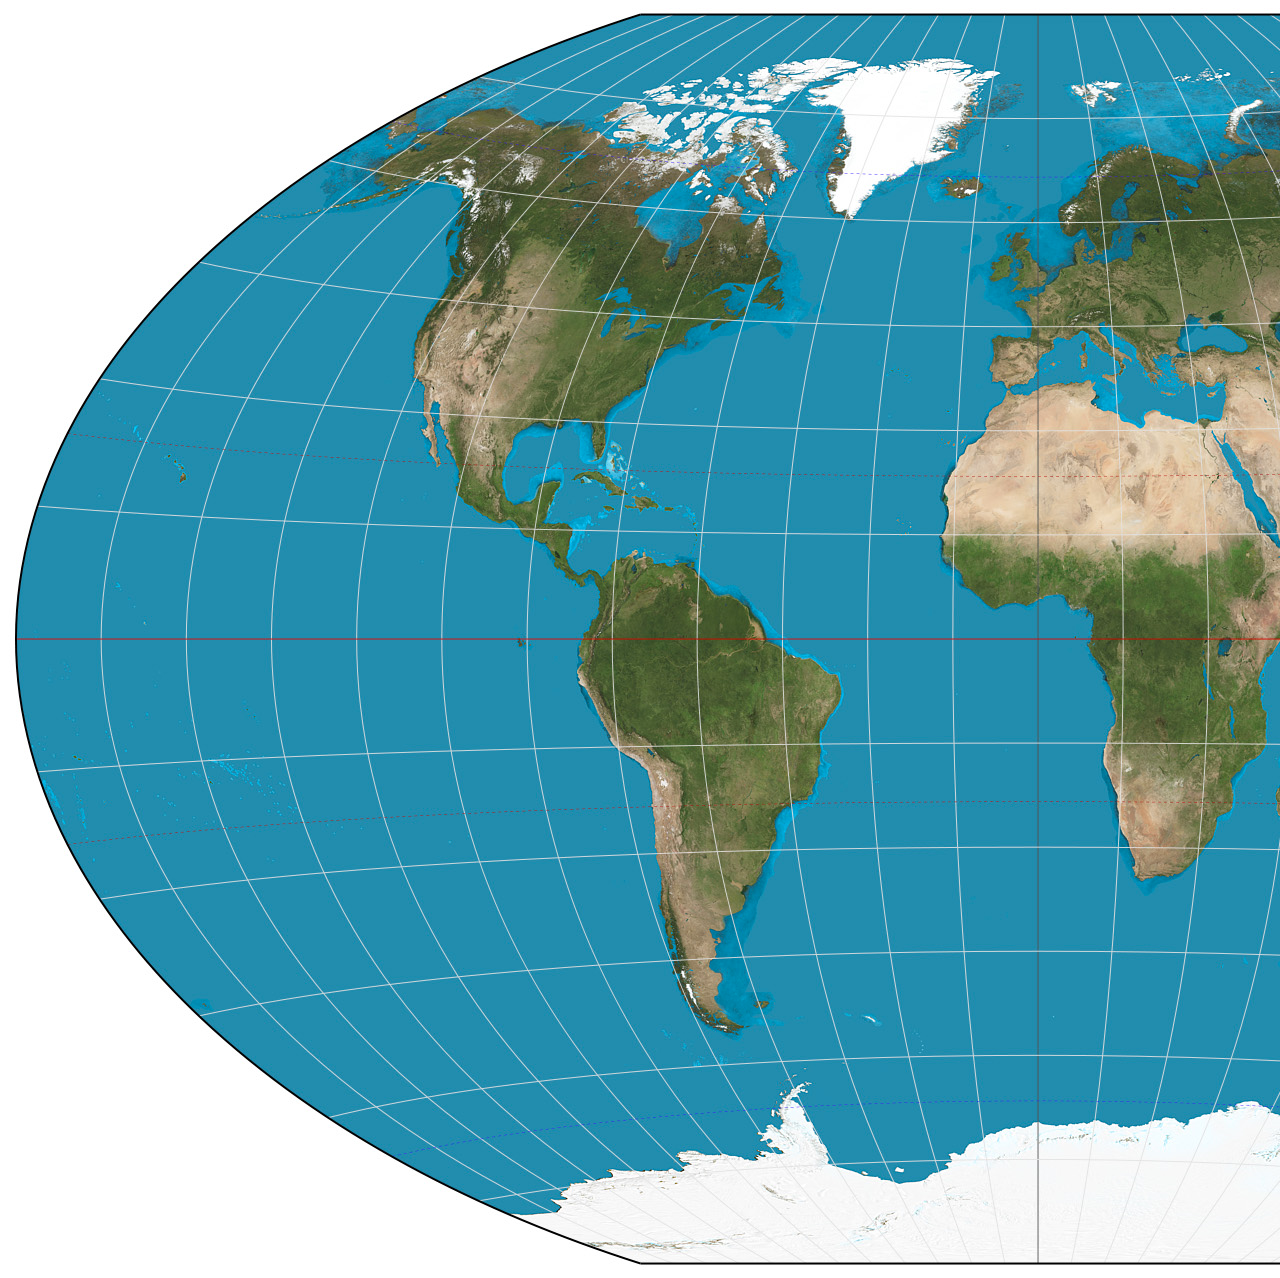
==== index.html @ 8143bb38 "it works!" ====
<!DOCTYPE html>
<html>
    <head>
        <title>Ancient Civilizations Interactive Map</title>
        <link href='https://fonts.googleapis.com/css?family=Open+Sans' rel='stylesheet' type='text/css'>
        <link href="bower_components/polymer/polymer.html" rel="import">
        <link rel="import" href="bower_components/iron-flex-layout/iron-flex-layout.html">
        <link rel="import" href="bower_components/iron-flex-layout/classes/iron-flex-layout.html">
        <link rel="import" href="">
        <script src="bower_components/jquery/dist/jquery.min.js" type="text/javascript"></script>
        <script src="js/jquery.imagemapster.js" type="text/javascript"></script>
        
        <style is="custom-style">
            
        </style>
        <style>
            
        </style>
    </head>
    <body unresolved>
        <img id="world-map" src="media/imgs/world-map.jpg" usemap="#world-image-map" />
        <map name="world-image-map" id="world-img-map">
            <area id="mayan" shape="poly" href="#" coords="506,495,502,512,510,520,518,528,524,528,528,523,533,517,536,514,537,507,539,501,541,495,546,491,548,486,549,481,553,478,554,473,550,468,542,469,533,473,527,479,525,487,519,491"     />
            <area id="greek" shape="poly" href="#" coords="1143,353,1137,358,1138,368,1148,377,1151,373,1154,365,1152,359,1151,355"     />
            <area id="rome" shape="poly" href="#" coords="1076,313,1081,321,1078,329,1072,337,1072,352,1073,361,1085,366,1103,371,1111,369,1115,358,1115,353,1115,349,1122,354,1123,349,1118,346,1111,343,1103,338,1100,333,1096,326,1090,321,1092,313,1090,308,1080,308"     />
            <area id="egypt" shape="poly" href="#" coords="1189,412,1194,419,1190,428,1193,440,1200,451,1206,461,1204,467,1215,470,1214,462,1212,457,1210,452,1207,444,1203,443,1202,441,1201,435,1200,428,1201,422,1205,405,1203,415,1200,410,1194,408"     />
            <area id="china" shape="poly" href="#" coords="1560,449,1571,459,1586,472,1601,485,1610,485,1613,481,1619,473,1620,465,1630,468,1635,477,1637,472,1638,469,1647,466,1652,462,1657,458,1662,454,1668,446,1672,444,1674,439,1672,434,1672,430,1672,427,1674,423,1678,418,1678,411,1678,403,1677,399,1674,395,1672,392,1667,386,1664,383,1663,380,1662,377,1659,373,1651,370,1645,367,1645,362,1644,359,1645,356,1649,352,1657,352,1656,351,1653,349,1649,348,1645,345,1640,342,1633,342,1630,338,1628,331,1630,326,1634,322,1636,328,1639,336,1644,332,1643,328,1641,321,1636,313,1627,313,1620,318,1616,328,1615,339,1610,345,1600,345,1591,342,1581,346,1570,353,1562,357,1553,352,1544,347,1533,341,1530,348,1539,356,1554,364,1560,373,1565,385,1563,395,1553,399,1552,408,1545,411,1533,411,1533,424,1539,436,1552,447"     />
            <area id="inca" shape="poly" href="#" coords="591,607,599,614,602,629,605,646,603,663,613,677,624,696,636,709,647,727,665,742,673,756,671,778,669,800,668,815,669,831,669,842,661,846,650,843,644,838,645,831,647,821,645,812,644,801,643,791,642,778,639,765,635,757,626,754,617,748,608,740,600,727,595,717,587,704,579,689,574,679,569,673,571,664,571,657,570,645,576,629,583,615"     />
            <area id="maurya-gupta" shape="poly" href="#" coords="1347,447,1348,439,1348,431,1348,422,1348,411,1356,404,1372,396,1384,390,1394,383,1402,378,1415,384,1428,394,1438,401,1461,421,1475,425,1500,427,1518,429,1533,424,1540,418,1548,425,1544,433,1536,448,1536,439,1538,457,1537,473,1526,473,1518,474,1512,476,1503,484,1497,494,1487,504,1479,515,1475,520,1477,533,1474,539,1468,545,1464,553,1460,544,1455,535,1449,533,1445,529,1445,522,1437,510,1435,504,1430,489,1430,483,1423,478,1419,482,1414,478,1409,474,1404,466,1401,461,1395,455,1390,449,1381,450,1370,451,1362,451,1357,449,1353,451"     />
        </map>
        
        <script type="text/javascript">
            $("#world-map").mapster({
                fillOpacity: 0.5,
                render_highlight: {
                    fillColor: 'ffffff',
                    stroke: true,
                }
            });
        </script>
    </body>
</html>
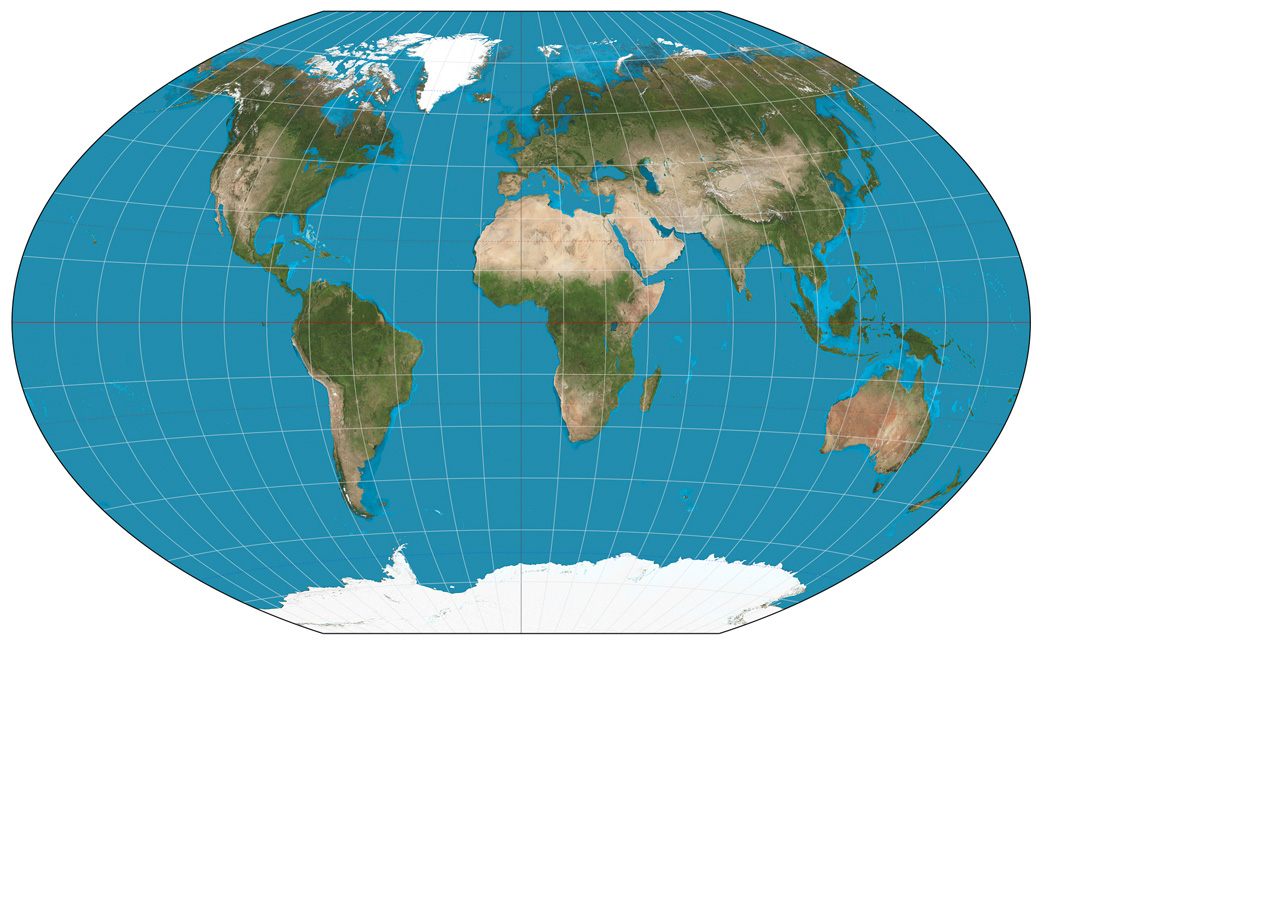
==== commit d9b3520e: "Added files" ====
--- a/index.html
+++ b/index.html
@@ -1,42 +1,43 @@
 <!DOCTYPE html>
 <html>
-    <head>
-        <title>Ancient Civilizations Interactive Map</title>
-        <link href='https://fonts.googleapis.com/css?family=Open+Sans' rel='stylesheet' type='text/css'>
-        <link href="bower_components/polymer/polymer.html" rel="import">
-        <link rel="import" href="bower_components/iron-flex-layout/iron-flex-layout.html">
-        <link rel="import" href="bower_components/iron-flex-layout/classes/iron-flex-layout.html">
-        <link rel="import" href="">
-        <script src="bower_components/jquery/dist/jquery.min.js" type="text/javascript"></script>
-        <script src="js/jquery.imagemapster.js" type="text/javascript"></script>
-        
-        <style is="custom-style">
-            
-        </style>
-        <style>
-            
-        </style>
-    </head>
-    <body unresolved>
-        <img id="world-map" src="media/imgs/world-map.jpg" usemap="#world-image-map" />
-        <map name="world-image-map" id="world-img-map">
-            <area id="mayan" shape="poly" href="#" coords="506,495,502,512,510,520,518,528,524,528,528,523,533,517,536,514,537,507,539,501,541,495,546,491,548,486,549,481,553,478,554,473,550,468,542,469,533,473,527,479,525,487,519,491"     />
-            <area id="greek" shape="poly" href="#" coords="1143,353,1137,358,1138,368,1148,377,1151,373,1154,365,1152,359,1151,355"     />
-            <area id="rome" shape="poly" href="#" coords="1076,313,1081,321,1078,329,1072,337,1072,352,1073,361,1085,366,1103,371,1111,369,1115,358,1115,353,1115,349,1122,354,1123,349,1118,346,1111,343,1103,338,1100,333,1096,326,1090,321,1092,313,1090,308,1080,308"     />
-            <area id="egypt" shape="poly" href="#" coords="1189,412,1194,419,1190,428,1193,440,1200,451,1206,461,1204,467,1215,470,1214,462,1212,457,1210,452,1207,444,1203,443,1202,441,1201,435,1200,428,1201,422,1205,405,1203,415,1200,410,1194,408"     />
-            <area id="china" shape="poly" href="#" coords="1560,449,1571,459,1586,472,1601,485,1610,485,1613,481,1619,473,1620,465,1630,468,1635,477,1637,472,1638,469,1647,466,1652,462,1657,458,1662,454,1668,446,1672,444,1674,439,1672,434,1672,430,1672,427,1674,423,1678,418,1678,411,1678,403,1677,399,1674,395,1672,392,1667,386,1664,383,1663,380,1662,377,1659,373,1651,370,1645,367,1645,362,1644,359,1645,356,1649,352,1657,352,1656,351,1653,349,1649,348,1645,345,1640,342,1633,342,1630,338,1628,331,1630,326,1634,322,1636,328,1639,336,1644,332,1643,328,1641,321,1636,313,1627,313,1620,318,1616,328,1615,339,1610,345,1600,345,1591,342,1581,346,1570,353,1562,357,1553,352,1544,347,1533,341,1530,348,1539,356,1554,364,1560,373,1565,385,1563,395,1553,399,1552,408,1545,411,1533,411,1533,424,1539,436,1552,447"     />
-            <area id="inca" shape="poly" href="#" coords="591,607,599,614,602,629,605,646,603,663,613,677,624,696,636,709,647,727,665,742,673,756,671,778,669,800,668,815,669,831,669,842,661,846,650,843,644,838,645,831,647,821,645,812,644,801,643,791,642,778,639,765,635,757,626,754,617,748,608,740,600,727,595,717,587,704,579,689,574,679,569,673,571,664,571,657,570,645,576,629,583,615"     />
-            <area id="maurya-gupta" shape="poly" href="#" coords="1347,447,1348,439,1348,431,1348,422,1348,411,1356,404,1372,396,1384,390,1394,383,1402,378,1415,384,1428,394,1438,401,1461,421,1475,425,1500,427,1518,429,1533,424,1540,418,1548,425,1544,433,1536,448,1536,439,1538,457,1537,473,1526,473,1518,474,1512,476,1503,484,1497,494,1487,504,1479,515,1475,520,1477,533,1474,539,1468,545,1464,553,1460,544,1455,535,1449,533,1445,529,1445,522,1437,510,1435,504,1430,489,1430,483,1423,478,1419,482,1414,478,1409,474,1404,466,1401,461,1395,455,1390,449,1381,450,1370,451,1362,451,1357,449,1353,451"     />
-        </map>
-        
-        <script type="text/javascript">
-            $("#world-map").mapster({
-                fillOpacity: 0.5,
-                render_highlight: {
-                    fillColor: 'ffffff',
-                    stroke: true,
-                }
-            });
-        </script>
-    </body>
+
+	<head>
+		<title>Ancient Civilizations Interactive Map</title>
+		<link href='https://fonts.googleapis.com/css?family=Open+Sans' rel='stylesheet' type='text/css'>
+		<link href="bower_components/polymer/polymer.html" rel="import">
+		<link rel="import" href="bower_components/iron-flex-layout/iron-flex-layout.html">
+		<link rel="import" href="bower_components/iron-flex-layout/classes/iron-flex-layout.html">
+		<link rel="import" href="bower_components/paper-material/paper-material.html">
+		<script src="bower_components/jquery/dist/jquery.min.js" type="text/javascript"></script>
+		<script src="js/jquery.maphilight.min.js" type="text/javascript"></script>
+		<!--<script src="js/jquery.qtip.min.js" type="text/javascript"></script>-->
+		<!--<script src="js/imagesloaded.pkg.min.js" type="text/javascript"></script>-->
+
+		<style is="custom-style">
+		</style>
+		<style>
+		</style>
+	</head>
+
+	<body unresolved>
+		<div width="100%">
+			<img id="world-map" src="media/imgs/world-map.jpg" border="0" width="1024" height="631" usemap="#worldmap" align="center" />
+			<map name="worldmap" id="worldmap">
+				<area id="mayan" href="maya.html" shape="poly" coords="252,248,252,255,257,261,264,261,264,258,266,254,268,251,271,248,272,244,274,241,274,237,272,234,268,233,263,236,261,241,258,244,256,246"/>
+				<area id="greek" href="greek.html" shape="poly" coords="565,178.00000326974052,569,176.00000326974052,576,178.00000326974052,580,185.00000326974052,576,189.00000326974052,568,190.00000326974052,563,186.00000326974052"/>
+				<area id="maurya-gupta" href="maurya-gupta.html" shape="poly" coords="678,225.00000326974052,676,217.00000326974052,681,209.00000326974052,687,202.00000326974052,697,196.00000326974052,709,198.00000326974052,724,208.00000326974052,736,213.00000326974052,748,214.00000326974052,756,224.00000326974052,753,235.00000326974052,744,246.00000326974052,734,258.0000032697405,735,269.0000032697405,730,273.0000032697405,725,269.0000032697405,722,265.0000032697405,718,256.0000032697405,716,250.00000326974052,714,243.00000326974052,708,235.00000326974052,699,229.00000326974052,694,221.00000326974052,688,224.00000326974052"/>
+				<area id="qin-han" href="qin-han.html" shape="poly" coords="773.0000348772321,216,782.0000348772321,217,792.0000348772321,220,800.0000348772321,229,806.0000348772321,235,812.0000348772321,238,815.0000348772321,244,818.0000348772321,239,818.0000348772321,236,826.0000348772321,232,833.0000348772321,226,833.0000348772321,218,836.0000348772321,214,838.0000348772321,205,836.0000348772321,198,831.0000348772321,190,827.0000348772321,185,823.0000348772321,182,822.0000348772321,178,825.0000348772321,176,824.0000348772321,173,819.0000348772321,171,813.0000348772321,167,814.0000348772321,164,821.0000348772321,166,830.0000348772321,171,838.0000348772321,176,841.0000348772321,172,836.0000348772321,169,830.0000348772321,164,834.0000348772321,161,834.0000348772321,159,830.0000348772321,159,825.0000348772321,157,820.0000348772321,157,809.0000348772321,157,804.0000348772321,154,797.0000348772321,148,790.0000348772321,149,782.0000348772321,149,775.0000348772321,152,768.0000348772321,159,759.0000348772321,162,752.0000348772321,166,745.0000348772321,168,752.0000348772321,185,763.0000348772321,187,774.0000348772321,185,788.0000348772321,182,796.0000348772321,192,794.0000348772321,202,786.0000348772321,211,780.0000348772321,213"/>
+				<area id="rome" href="rome.html" shape="poly" coords="536.000008719308,161,542.000008719308,170,550.000008719308,174,545.000008719308,181,555.000008719308,186,561.000008719308,178,557.000008719308,171,546.000008719308,165,544.000008719308,160,542.000008719308,160"/>
+			</map>
+		</div>
+
+		<script>
+			$(function() {
+				$("#world-map").maphilight({
+					fillColor : "ffffff"
+				});
+			});
+		</script>
+	</body>
+
 </html>
